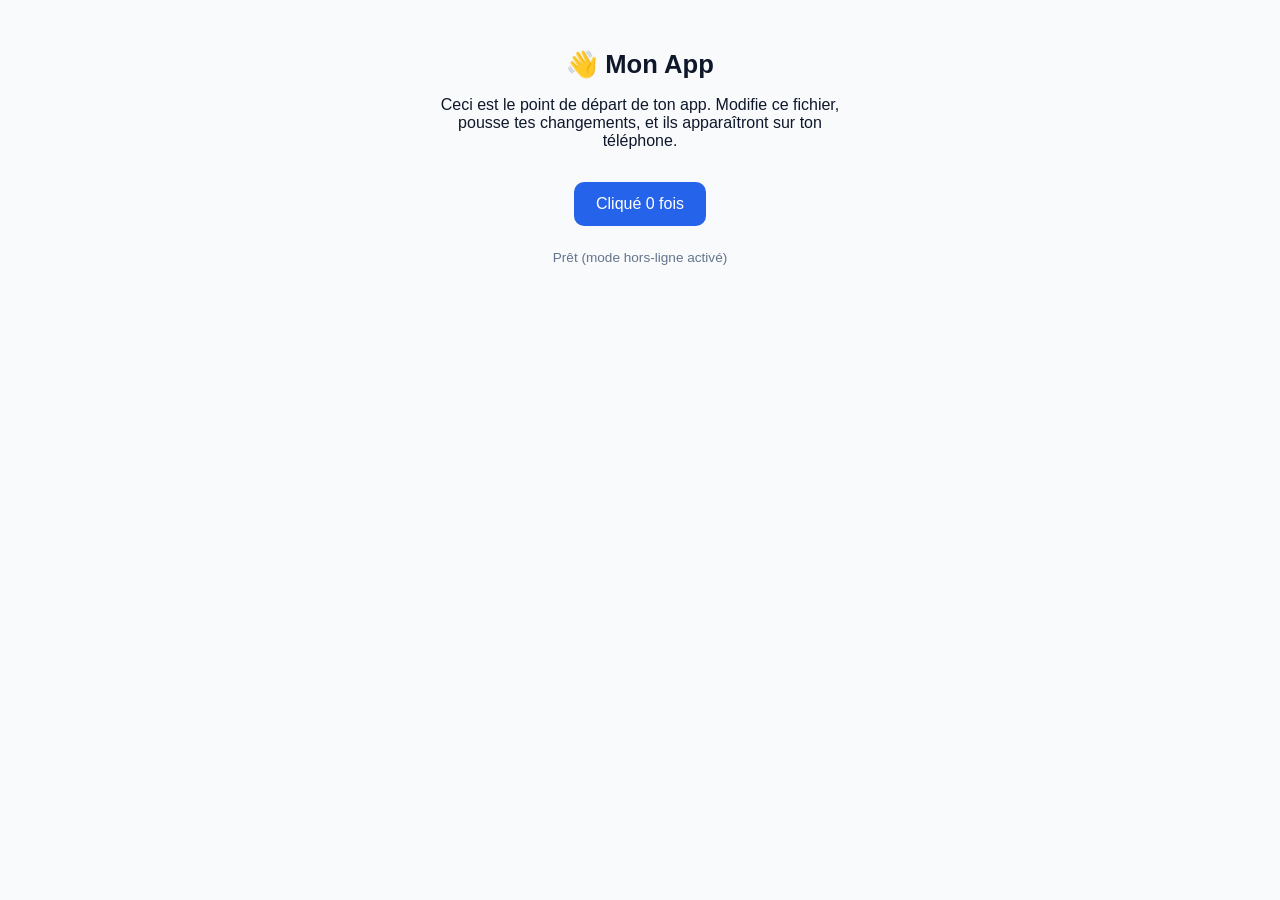
==== index.html @ dd83bafe "1er commit" ====
<!DOCTYPE html>
<html lang="fr">
<head>
  <meta charset="UTF-8" />
  <meta name="viewport" content="width=device-width, initial-scale=1.0" />
  <title>Mon App</title>

  <!-- Ce fichier dit au téléphone "cette app peut être installée" -->
  <link rel="manifest" href="manifest.json" />

  <!-- Icône affichée dans l'onglet du navigateur -->
  <link rel="icon" href="icons/icon-192.png" />
  <!-- Icône utilisée par iOS quand on ajoute l'app à l'écran d'accueil -->
  <link rel="apple-touch-icon" href="icons/icon-192.png" />

  <!-- Couleur de la barre en haut de l'écran quand l'app est installée -->
  <meta name="theme-color" content="#2563eb" />

  <link rel="stylesheet" href="css/style.css" />
</head>
<body>

  <main class="container">
    <h1>👋 Mon App</h1>
    <p>Ceci est le point de départ de ton app. Modifie ce fichier, pousse tes changements, et ils apparaîtront sur ton téléphone.</p>

    <button id="counter-btn">Cliqué 0 fois</button>

    <p class="status" id="status"></p>
  </main>

  <script src="js/app.js"></script>
</body>
</html>
---- css/style.css ----
:root {
  --bleu: #2563eb;
  --fond: #f8fafc;
  --texte: #0f172a;
}

* {
  box-sizing: border-box;
}

body {
  margin: 0;
  font-family: -apple-system, "SF Pro Text", "Segoe UI", sans-serif;
  background: var(--fond);
  color: var(--texte);
  /* évite que le contenu passe sous l'encoche / la barre système du téléphone */
  padding-top: env(safe-area-inset-top, 0px);
  padding-bottom: env(safe-area-inset-bottom, 0px);
}

.container {
  max-width: 480px;
  margin: 0 auto;
  padding: 2rem 1.5rem;
  text-align: center;
}

h1 {
  font-size: 1.6rem;
}

button {
  background: var(--bleu);
  color: white;
  border: none;
  padding: 0.8rem 1.4rem;
  border-radius: 10px;
  font-size: 1rem;
  margin-top: 1rem;
  cursor: pointer;
}

button:active {
  opacity: 0.8;
}

.status {
  margin-top: 1.5rem;
  font-size: 0.85rem;
  color: #64748b;
}
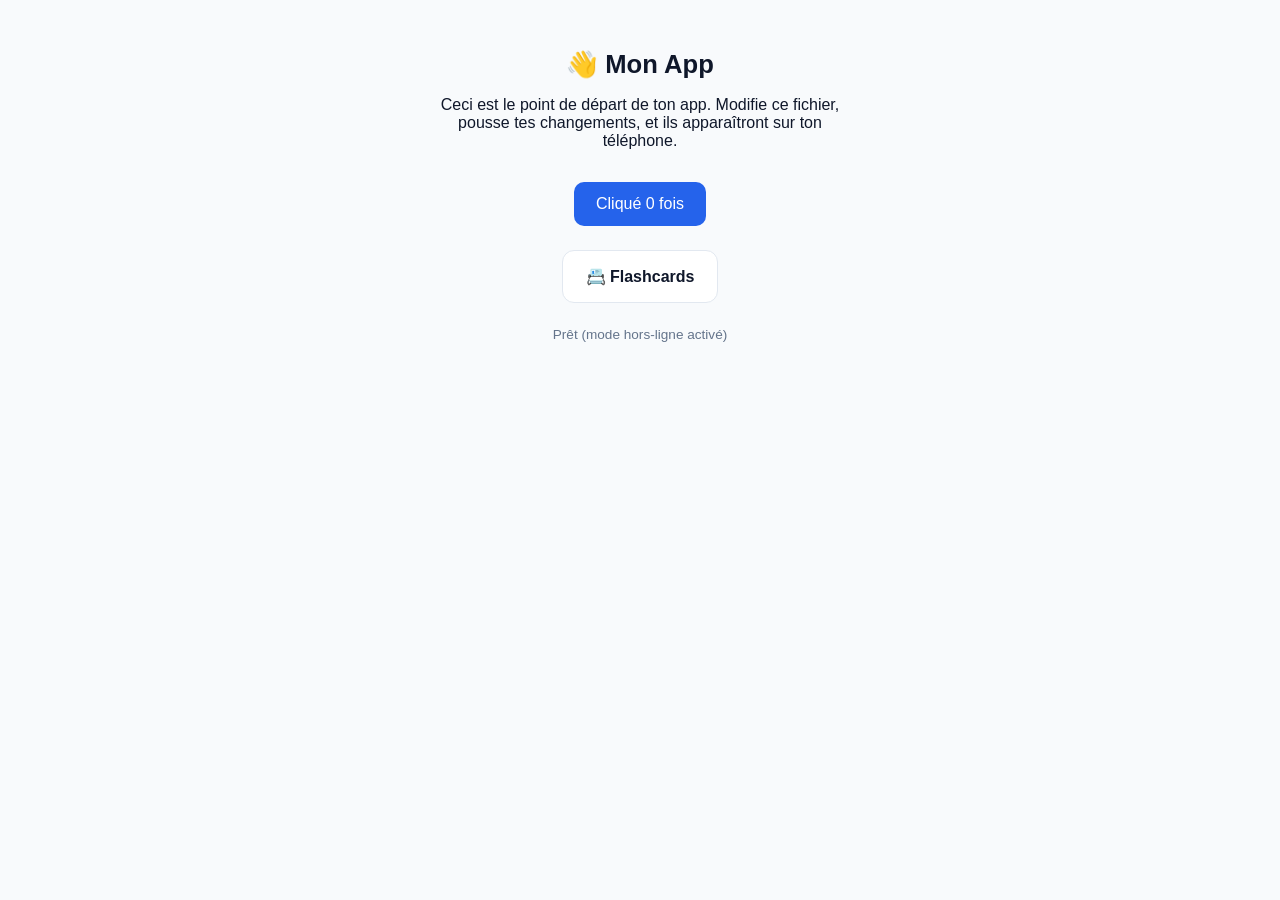
==== commit 9e1693da: "flashcards-v1" ====
--- a/index.html
+++ b/index.html
@@ -26,6 +26,10 @@
 
     <button id="counter-btn">Cliqué 0 fois</button>
 
+    <nav class="home-nav">
+      <a class="nav-card" href="flashcards.html">📇 Flashcards</a>
+    </nav>
+
     <p class="status" id="status"></p>
   </main>
 
--- a/css/style.css
+++ b/css/style.css
@@ -49,3 +49,93 @@
   font-size: 0.85rem;
   color: #64748b;
 }
+
+/* --- Navigation depuis l'accueil --- */
+.home-nav {
+  margin-top: 1.5rem;
+}
+
+.nav-card {
+  display: inline-block;
+  background: white;
+  border: 1px solid #e2e8f0;
+  border-radius: 12px;
+  padding: 1rem 1.4rem;
+  text-decoration: none;
+  color: var(--texte);
+  font-weight: 600;
+}
+
+.back-link {
+  display: inline-block;
+  margin-bottom: 1rem;
+  color: var(--bleu);
+  text-decoration: none;
+  font-size: 0.9rem;
+}
+
+/* --- Flashcards --- */
+.controls {
+  display: flex;
+  flex-direction: column;
+  gap: 0.6rem;
+  margin-bottom: 1rem;
+}
+
+select {
+  padding: 0.6rem;
+  border-radius: 8px;
+  border: 1px solid #cbd5e1;
+  font-size: 1rem;
+}
+
+.controls button {
+  margin-top: 0;
+  background: white;
+  color: var(--bleu);
+  border: 1px solid var(--bleu);
+}
+
+.progress {
+  font-size: 0.85rem;
+  color: #64748b;
+  margin-bottom: 0.5rem;
+}
+
+.card {
+  background: white;
+  border-radius: 16px;
+  box-shadow: 0 2px 10px rgba(0, 0, 0, 0.08);
+  min-height: 180px;
+  display: flex;
+  align-items: center;
+  justify-content: center;
+  font-size: 3rem;
+  cursor: pointer;
+  user-select: none;
+}
+
+.hint {
+  font-size: 0.8rem;
+  color: #94a3b8;
+  margin-top: 0.6rem;
+}
+
+.answer-buttons {
+  display: flex;
+  gap: 0.8rem;
+  margin-top: 1rem;
+}
+
+.answer-buttons button {
+  flex: 1;
+  margin-top: 0;
+}
+
+.btn-again {
+  background: #f97316;
+}
+
+.btn-know {
+  background: #16a34a;
+}
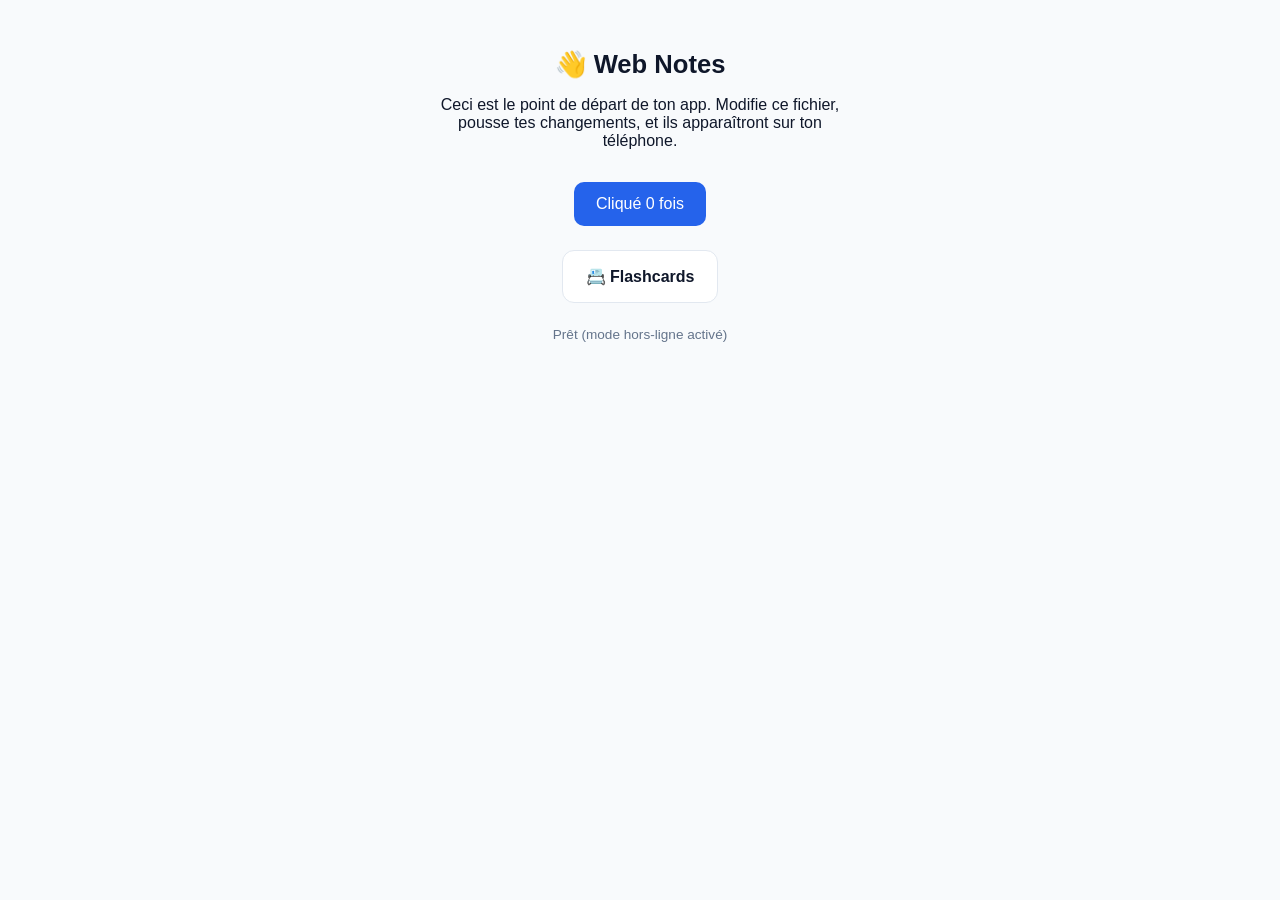
==== commit 265d8f39: "chgmt titre app" ====
--- a/index.html
+++ b/index.html
@@ -3,7 +3,7 @@
 <head>
   <meta charset="UTF-8" />
   <meta name="viewport" content="width=device-width, initial-scale=1.0" />
-  <title>Mon App</title>
+  <title>Web-Notes</title>
 
   <!-- Ce fichier dit au téléphone "cette app peut être installée" -->
   <link rel="manifest" href="manifest.json" />
@@ -21,7 +21,7 @@
 <body>
 
   <main class="container">
-    <h1>👋 Mon App</h1>
+    <h1>👋 Web Notes</h1>
     <p>Ceci est le point de départ de ton app. Modifie ce fichier, pousse tes changements, et ils apparaîtront sur ton téléphone.</p>
 
     <button id="counter-btn">Cliqué 0 fois</button>
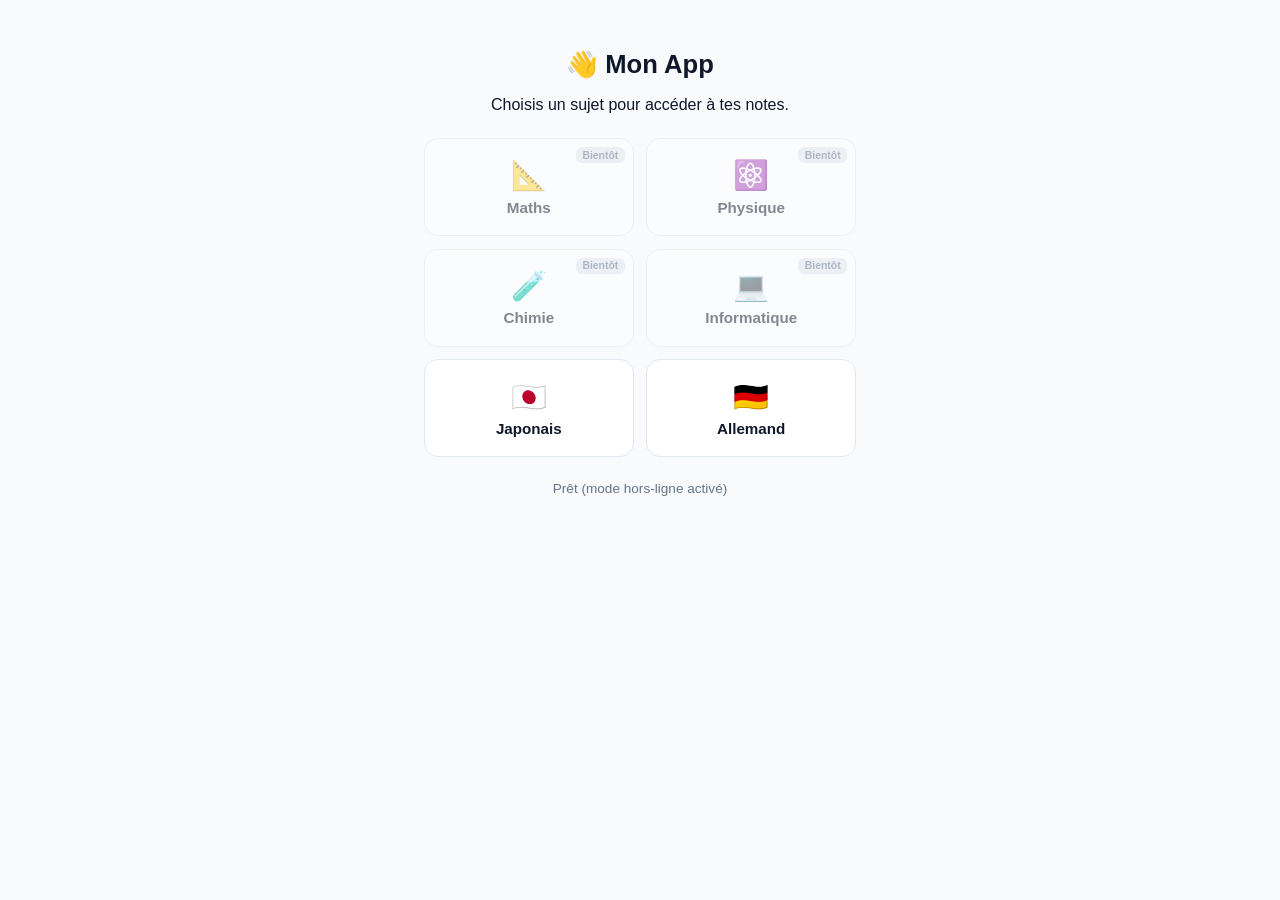
==== commit 6ac8f7ed: "ajout markdown et katex" ====
--- a/index.html
+++ b/index.html
@@ -3,7 +3,7 @@
 <head>
   <meta charset="UTF-8" />
   <meta name="viewport" content="width=device-width, initial-scale=1.0" />
-  <title>Web-Notes</title>
+  <title>Mon App</title>
 
   <!-- Ce fichier dit au téléphone "cette app peut être installée" -->
   <link rel="manifest" href="manifest.json" />
@@ -21,13 +21,38 @@
 <body>
 
   <main class="container">
-    <h1>👋 Web Notes</h1>
-    <p>Ceci est le point de départ de ton app. Modifie ce fichier, pousse tes changements, et ils apparaîtront sur ton téléphone.</p>
+    <h1>👋 Mon App</h1>
+    <p>Choisis un sujet pour accéder à tes notes.</p>
 
-    <button id="counter-btn">Cliqué 0 fois</button>
-
-    <nav class="home-nav">
-      <a class="nav-card" href="flashcards.html">📇 Flashcards</a>
+    <nav class="subject-grid">
+      <a class="subject-card" href="pages/maths.html" data-available="false">
+        <span class="subject-icon">📐</span>
+        <span class="subject-name">Maths</span>
+        <span class="subject-badge">Bientôt</span>
+      </a>
+      <a class="subject-card" href="pages/physique.html" data-available="false">
+        <span class="subject-icon">⚛️</span>
+        <span class="subject-name">Physique</span>
+        <span class="subject-badge">Bientôt</span>
+      </a>
+      <a class="subject-card" href="pages/chimie.html" data-available="false">
+        <span class="subject-icon">🧪</span>
+        <span class="subject-name">Chimie</span>
+        <span class="subject-badge">Bientôt</span>
+      </a>
+      <a class="subject-card" href="pages/informatique.html" data-available="false">
+        <span class="subject-icon">💻</span>
+        <span class="subject-name">Informatique</span>
+        <span class="subject-badge">Bientôt</span>
+      </a>
+      <a class="subject-card" href="pages/japonais.html" data-available="true">
+        <span class="subject-icon">🇯🇵</span>
+        <span class="subject-name">Japonais</span>
+      </a>
+      <a class="subject-card" href="pages/allemand.html" data-available="true">
+        <span class="subject-icon">🇩🇪</span>
+        <span class="subject-name">Allemand</span>
+      </a>
     </nav>
 
     <p class="status" id="status"></p>
--- a/css/style.css
+++ b/css/style.css
@@ -51,19 +51,51 @@
 }
 
 /* --- Navigation depuis l'accueil --- */
-.home-nav {
+.subject-grid {
+  display: grid;
+  grid-template-columns: repeat(2, 1fr);
+  gap: 0.8rem;
   margin-top: 1.5rem;
 }
 
-.nav-card {
-  display: inline-block;
+.subject-card {
+  position: relative;
+  display: flex;
+  flex-direction: column;
+  align-items: center;
+  gap: 0.4rem;
   background: white;
   border: 1px solid #e2e8f0;
-  border-radius: 12px;
-  padding: 1rem 1.4rem;
+  border-radius: 14px;
+  padding: 1.2rem 0.6rem;
   text-decoration: none;
   color: var(--texte);
   font-weight: 600;
+}
+
+.subject-icon {
+  font-size: 1.8rem;
+}
+
+.subject-name {
+  font-size: 0.95rem;
+}
+
+.subject-card[data-available="false"] {
+  opacity: 0.5;
+  pointer-events: none;
+}
+
+.subject-badge {
+  position: absolute;
+  top: 0.5rem;
+  right: 0.5rem;
+  font-size: 0.65rem;
+  font-weight: 600;
+  background: #e2e8f0;
+  color: #64748b;
+  padding: 0.15rem 0.4rem;
+  border-radius: 6px;
 }
 
 .back-link {
@@ -74,6 +106,67 @@
   font-size: 0.9rem;
 }
 
+/* --- Pages hub par sujet (japonais.html, allemand.html...) --- */
+.activity-grid {
+  display: grid;
+  grid-template-columns: repeat(2, 1fr);
+  gap: 0.8rem;
+  margin-top: 1rem;
+}
+
+.activity-card {
+  position: relative;
+  display: flex;
+  flex-direction: column;
+  align-items: center;
+  gap: 0.4rem;
+  background: white;
+  border: 1px solid #e2e8f0;
+  border-radius: 14px;
+  padding: 1rem 0.6rem;
+  text-decoration: none;
+  color: var(--texte);
+  font-weight: 600;
+}
+
+.activity-card[data-available="false"] {
+  opacity: 0.5;
+  pointer-events: none;
+}
+
+.section-title {
+  margin-top: 2rem;
+  font-size: 1.1rem;
+  text-align: left;
+}
+
+.notes-content {
+  text-align: left;
+  background: white;
+  border: 1px solid #e2e8f0;
+  border-radius: 14px;
+  padding: 1rem 1.2rem;
+}
+
+.notes-content h2 {
+  font-size: 1rem;
+  margin-top: 0;
+}
+
+.notes-content h3 {
+  font-size: 0.95rem;
+  color: var(--bleu);
+}
+
+.notes-content ul {
+  padding-left: 1.2rem;
+}
+
+.notes-content p {
+  font-size: 0.9rem;
+  line-height: 1.5;
+}
+
 /* --- Flashcards --- */
 .controls {
   display: flex;
